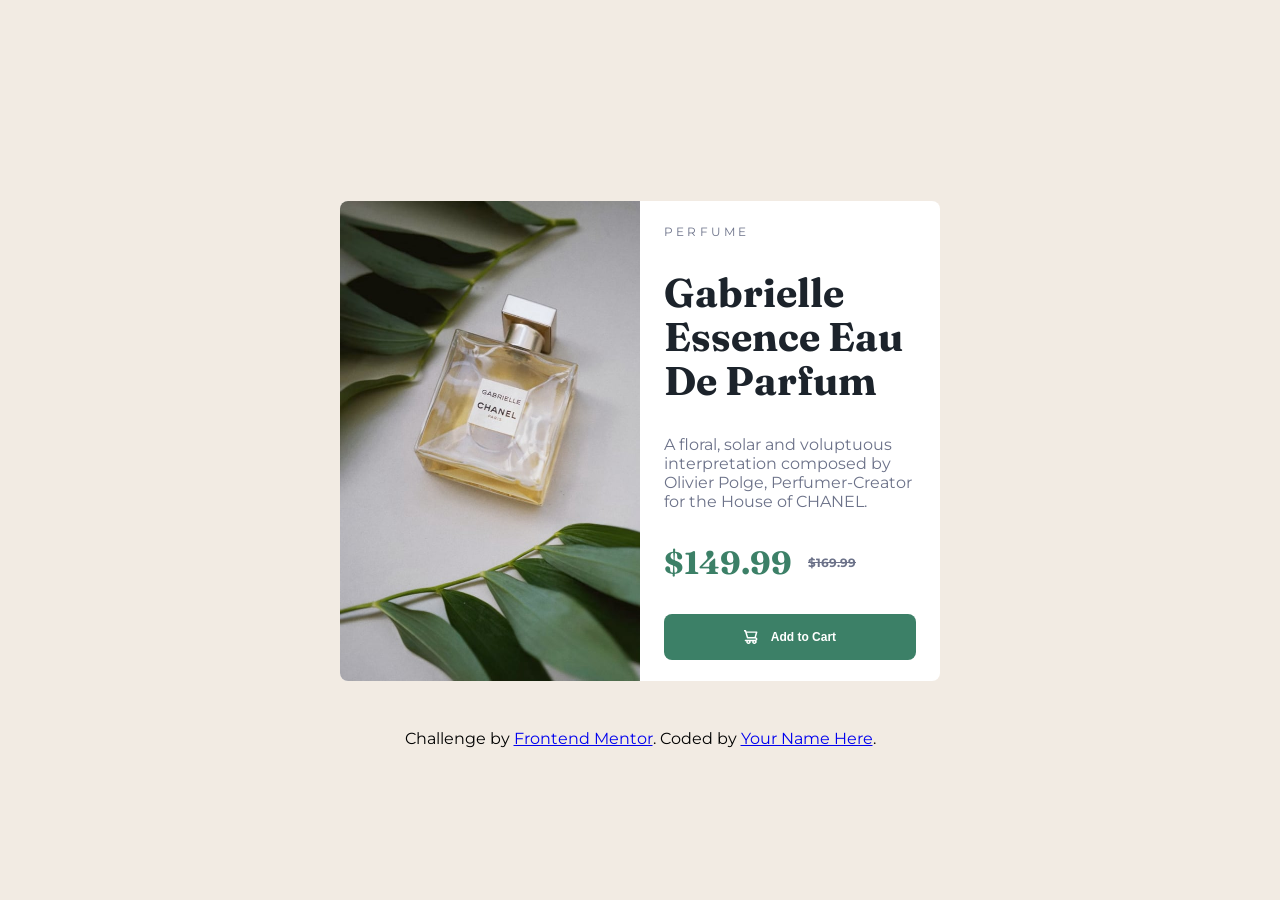
==== index.html @ 9fb7dad5 "initit commit" ====
<!DOCTYPE html>
<html lang="en">
<head>
  <meta charset="UTF-8">
  <meta name="viewport" content="width=device-width, initial-scale=1.0"> <!-- displays site properly based on user's device -->

  <link rel="icon" type="image/png" sizes="32x32" href="./images/favicon-32x32.png">
  
  <title>Frontend Mentor | Product preview card component</title>
  <link rel="stylesheet" href="./../style.css">
</head>
<body>
  <div class="wrapper">
      <div class="card">
        <div class="card-image">
          <img src="./images/image-product-mobile.jpg" alt="">
        </div>
        <div class="card-image-desktop">
           <img src="./images/image-product-desktop.jpg" alt="">
        </div>
    
        <div class="card-content">
          <p>Perfume</p>
          <h1>Gabrielle Essence Eau De Parfum</h1>
          <p>A floral, solar and voluptuous interpretation composed by Olivier Polge, 
              Perfumer-Creator for the House of CHANEL.</p>
            <div class="card-price">
              <h3>$149.99</h3>
              <h4>$169.99</h4>
            </div>
            <button class="btn">
              <svg height="14" width="14" xmlns="http://www.w3.org/2000/svg">
            <image height="14" width="14" href="../product-preview-card-component-main/images/icon-cart.svg" />
            </svg>
            <h5>Add to Cart</h5> </button>
        </div>
  </div>
  </div>

 
  
  <footer class="attribution">
    Challenge by <a href="https://www.frontendmentor.io?ref=challenge">Frontend Mentor</a>. 
    Coded by <a href="#">Your Name Here</a>.
  </footer>
</body>
</html>
---- style.css ----
@import url('https://fonts.googleapis.com/css2?family=Montserrat:ital,wght@0,100..900;1,100..900&display=swap');
@import url('https://fonts.googleapis.com/css2?family=Fraunces:ital,opsz,wght@0,9..144,100..900;1,9..144,100..900&family=Montserrat:ital,wght@0,100..900;1,100..900&display=swap');

*{
    box-sizing: border-box;
    margin: 0;
    padding: 0;
}

:root{
    --surface : hsl(30, 38%, 92%);
    --primary : hsl(158, 36%, 37%);
    --primary-dark : hsl(158, 42%, 18%);
    --light-bg: hsl(0, 0%, 100%);
    --grey: hsl(228, 12%, 48%);
    --black: hsl(212, 21%, 14%);
    --fs-body: 14px;
    --br-radius: .5rem;
}


body{
    font-family: "Montserrat", sans-serif;
    background-color: var(--surface);
    display: grid;
    align-items: center;
    align-content: center;
    min-height: 100vh;
}

.wrapper{
    padding-inline: 1rem;
    margin-block: 3rem;
    @media (min-width: 660px) {
        margin-inline: auto;
        padding-inline: 0;
    }
}

.card{
    display: grid;
    border-radius: var(--br-radius);
    background: var(--light-bg);
    overflow: hidden;
    grid-template-columns: 1fr;
    @media (min-width: 660px) {
        grid-template-columns: repeat(2, 1fr);
         max-height: 480px;
         max-width: 600px;
    }
}

.card-image {
    @media (min-width: 660px) {
        display: none;
        width: 100%;
        height: 100%;
    }
}

.card-image img {
    width: 100%;
    height: 100%;
    object-fit: cover;
}

.card-image-desktop{
    display: none;
    @media (min-width: 660px) {
        display: inline-flex;
        max-height: 480px;
    }
    & img{
        width: 100%;
    }
}

.card-content{ 
    padding: 1.5rem;
    display: flex;
    flex-direction: column;
    gap: 1.5rem;
    color: var(--grey);
    @media (min-width: 660px) {
        gap: 2rem;
        justify-content: center;
    }
}

.card-content p:first-of-type {
    font-size: .75rem;
    line-height: 1.2;
    letter-spacing: .2rem;
    text-transform: uppercase;
}

.card-content h1 {
    font-family: "Fraunces", serif;
    color: var(--black);
    font-size: 2rem;
    line-height: 1.1;
    @media (min-width:660px) {
        font-size: 2.5rem;
    }
}

.card-price{
    display: flex;
    gap: 1rem;
    align-items: center;
}

.card-price h3 {
    color: var(--primary);
    font-family: "Fraunces", serif;
    font-size: 2rem;
    
}

.card-price h4 {
    text-decoration: line-through;
    color: var(--grey);
    font-size: .75rem;
}

.btn {
    display: inline-flex;
    border: none;
    justify-content: center;
    align-items: center;
    gap: .8rem;
    color: var(--light-bg);
    background: var(--primary);
    padding: 1rem 2rem;
    border-radius: var(--br-radius);
}

.btn h5 {
    font-size: .75rem;
}

footer{
    text-align: center; 
}
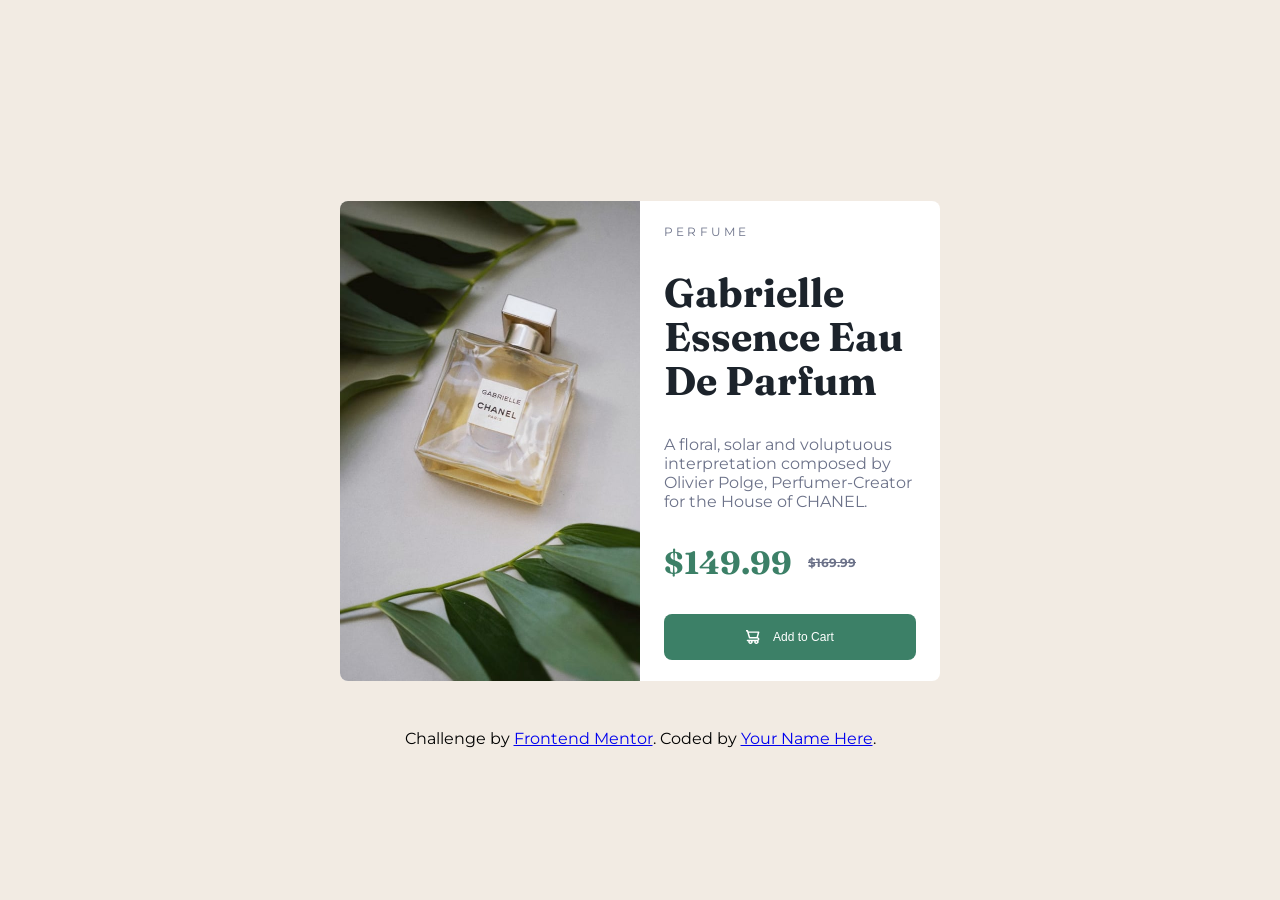
==== commit 92f3d0e5: "last-commit" ====
--- a/index.html
+++ b/index.html
@@ -7,7 +7,7 @@
   <link rel="icon" type="image/png" sizes="32x32" href="./images/favicon-32x32.png">
   
   <title>Frontend Mentor | Product preview card component</title>
-  <link rel="stylesheet" href="./../style.css">
+  <link rel="stylesheet" href="./style.css">
 </head>
 <body>
   <div class="wrapper">
@@ -25,14 +25,14 @@
           <p>A floral, solar and voluptuous interpretation composed by Olivier Polge, 
               Perfumer-Creator for the House of CHANEL.</p>
             <div class="card-price">
-              <h3>$149.99</h3>
-              <h4>$169.99</h4>
+              <strong>$149.99</strong>
+              <strong>$169.99</strong>
             </div>
             <button class="btn">
-              <svg height="14" width="14" xmlns="http://www.w3.org/2000/svg">
+              <svg aria-hidden="true" height="14" width="14" xmlns="http://www.w3.org/2000/svg">
             <image height="14" width="14" href="../product-preview-card-component-main/images/icon-cart.svg" />
             </svg>
-            <h5>Add to Cart</h5> </button>
+            <span class="btn-text">Add to Cart</span> </button>
         </div>
   </div>
   </div>
--- a/style.css
+++ b/style.css
@@ -87,7 +87,7 @@
     }
 }
 
-.card-content p:first-of-type {
+.card-content p:first-child {
     font-size: .75rem;
     line-height: 1.2;
     letter-spacing: .2rem;
@@ -110,14 +110,14 @@
     align-items: center;
 }
 
-.card-price h3 {
+.card-price strong:first-of-type {
     color: var(--primary);
     font-family: "Fraunces", serif;
     font-size: 2rem;
     
 }
 
-.card-price h4 {
+.card-price strong:last-of-type {
     text-decoration: line-through;
     color: var(--grey);
     font-size: .75rem;
@@ -135,8 +135,9 @@
     border-radius: var(--br-radius);
 }
 
-.btn h5 {
+.btn-text {
     font-size: .75rem;
+    letter-spacing: normal;
 }
 
 footer{
